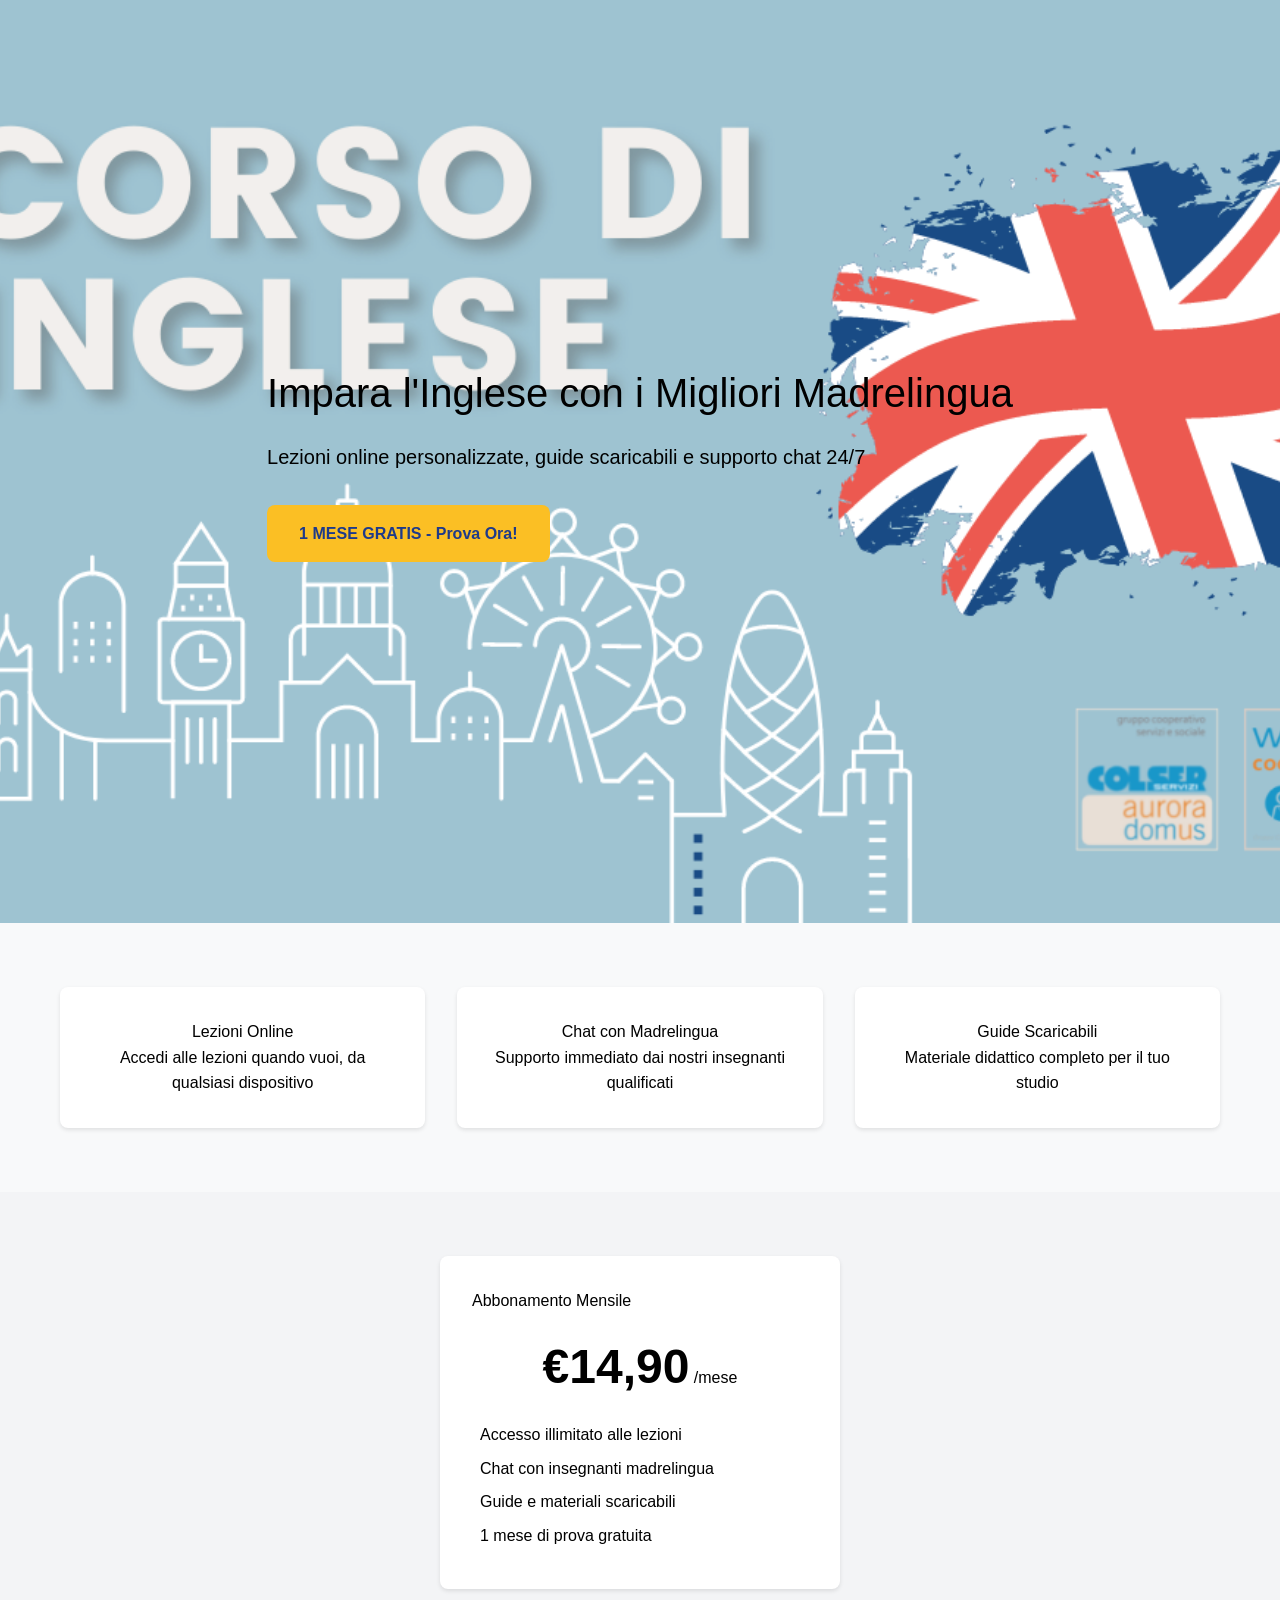
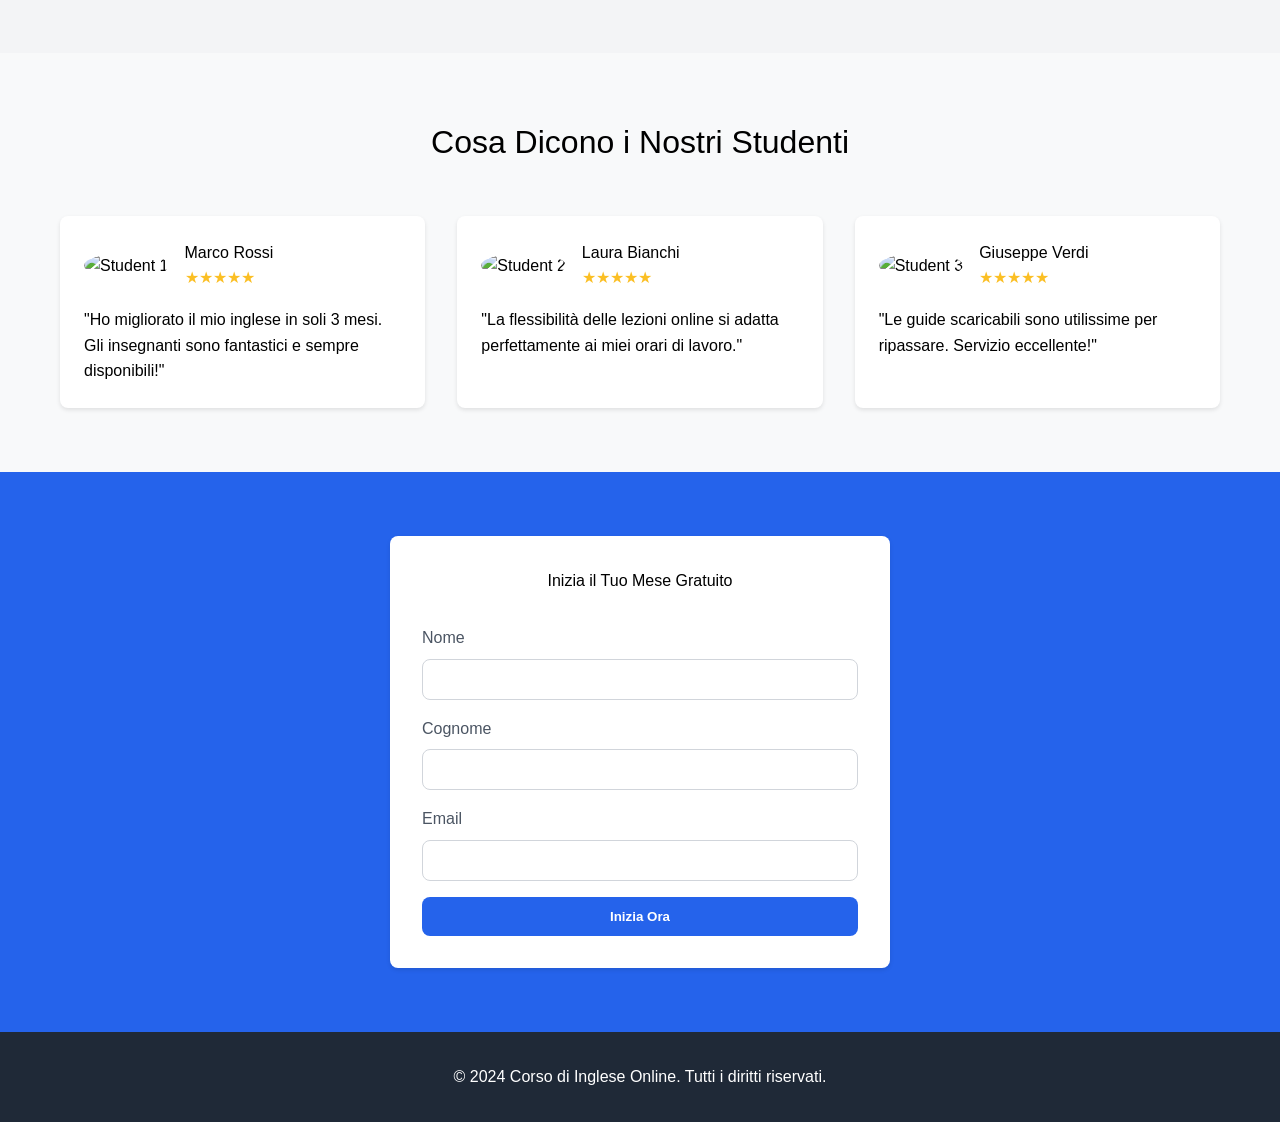
==== index.html @ 3486df0a "new_code_getresponse" ====
<!DOCTYPE html>
<html lang="en">
<head>
    <meta charset="UTF-8">
    <meta name="viewport" content="width=device-width, initial-scale=1.0">
    <title>landing_page</title>
    <link rel="stylesheet" href="assets/fonts/roboto_serif/Roboto-Bold.woff">
    <link rel="stylesheet" href="assets/images/">
    <link rel="stylesheet" href="assets/styles/reset.css">
    <link rel="stylesheet" href="assets/styles/main.css">
</head>
<body>
     <!-- Hero Section -->
     <header class="hero">
        <img src="assets/images/CORSO INGLESE.png" alt="image_english_course" class="hero_image">
        <div class="container">
            <div class="hero-content">
                <div class="hero-text">
                    <h1>Impara l'Inglese con i Migliori Madrelingua</h1>
                    <p>Lezioni online personalizzate, guide scaricabili e supporto chat 24/7</p>
                    <div class="cta-button">1 MESE GRATIS - Prova Ora!</div>
                </div>
            </div>
        </div>
    </header>

    <!-- Features Section -->
    <section class="features">
        <div class="container">
            <div class="features-grid">
                <div class="feature-card">
                    <i class="fas fa-video"></i>
                    <h3>Lezioni Online</h3>
                    <p>Accedi alle lezioni quando vuoi, da qualsiasi dispositivo</p>
                </div>
                <div class="feature-card">
                    <i class="fas fa-comments"></i>
                    <h3>Chat con Madrelingua</h3>
                    <p>Supporto immediato dai nostri insegnanti qualificati</p>
                </div>
                <div class="feature-card">
                    <i class="fas fa-file-download"></i>
                    <h3>Guide Scaricabili</h3>
                    <p>Materiale didattico completo per il tuo studio</p>
                </div>
            </div>
        </div>
    </section>

    <!-- Pricing Section -->
    <section class="pricing">
        <div class="container">
            <div class="pricing-card">
                <div class="pricing-content">
                    <h3>Abbonamento Mensile</h3>
                    <div class="price">
                        <span class="amount">€14,90</span>
                        <span class="period">/mese</span>
                    </div>
                    <ul class="benefits">
                        <li><i class="fas fa-check"></i>Accesso illimitato alle lezioni</li>
                        <li><i class="fas fa-check"></i>Chat con insegnanti madrelingua</li>
                        <li><i class="fas fa-check"></i>Guide e materiali scaricabili</li>
                        <li><i class="fas fa-check"></i>1 mese di prova gratuita</li>
                    </ul>
                </div>
            </div>
        </div>
    </section>

    <!-- Testimonials -->
    <section class="testimonials">
        <div class="container">
            <h2>Cosa Dicono i Nostri Studenti</h2>
            <div class="testimonials-grid">
                <div class="testimonial-card">
                    <div class="testimonial-header">
                        <img src="/api/placeholder/50/50" alt="Student 1">
                        <div>
                            <h4>Marco Rossi</h4>
                            <div class="stars">★★★★★</div>
                        </div>
                    </div>
                    <p>"Ho migliorato il mio inglese in soli 3 mesi. Gli insegnanti sono fantastici e sempre disponibili!"</p>
                </div>
                <div class="testimonial-card">
                    <div class="testimonial-header">
                        <img src="/api/placeholder/50/50" alt="Student 2">
                        <div>
                            <h4>Laura Bianchi</h4>
                            <div class="stars">★★★★★</div>
                        </div>
                    </div>
                    <p>"La flessibilità delle lezioni online si adatta perfettamente ai miei orari di lavoro."</p>
                </div>
                <div class="testimonial-card">
                    <div class="testimonial-header">
                        <img src="/api/placeholder/50/50" alt="Student 3">
                        <div>
                            <h4>Giuseppe Verdi</h4>
                            <div class="stars">★★★★★</div>
                        </div>
                    </div>
                    <p>"Le guide scaricabili sono utilissime per ripassare. Servizio eccellente!"</p>
                </div>
            </div>
        </div>
    </section>

    <!-- Contact Form -->
    <section class="contact">
        <div class="container">
            <div class="form-container">
                <h2>Inizia il Tuo Mese Gratuito</h2>
                <form id="contactForm" action="https://api.getresponse.com/v3/contacts" method="POST">
                    <input type="hidden" name="campaign_token" value="j1HCv">
                    <div class="form-group">
                        <label for="nome">Nome</label>
                        <input type="text" id="nome" name="nome" required>
                    </div>
                    <div class="form-group">
                        <label for="cognome">Cognome</label>
                        <input type="text" id="cognome" name="cognome" required>
                    </div>
                    <div class="form-group">
                        <label for="email">Email</label>
                        <input type="email" id="email" name="email" required>
                    </div>
                    <button type="submit">Inizia Ora</button>
                </form>
            </div>
        </div>
    </section>

    <!-- Footer -->
    <footer>
        <div class="container">
            <p>&copy; 2024 Corso di Inglese Online. Tutti i diritti riservati.</p>
        </div>
    </footer>

    <script src="assets/scripts/app.js"></script>

</body>
</html>
---- assets/styles/main.css ----
/* Reset e stili base */
* {
    margin: 0;
    padding: 0;
    box-sizing: border-box;
}

body {
    font-family: Arial, sans-serif;
    line-height: 1.6;
    background-color: #f8f9fa;
}

.container {
     max-width: 1200px;
    margin: auto;
    padding: 0 20px;
    position: relative;
}

/* Header/Hero */
.hero {
    position: relative;
    overflow: hidden;
    height: 923px;
    display: flex;
    align-items: center;
}

.hero_image{
    position: absolute;
    top: 0;
    right: 0;
    z-index: 0;
    bottom: 0;
    left: 0;
    height: 100%;
    object-fit: cover;
    opacity: 0.9;
    width: 100%;
}

.hero-content {
    display: flex;
    align-items: center;
    gap: 2rem;
}

.hero-text {
    flex: 1;
}

.hero h1 {
    font-size: 2.5rem;
    margin-bottom: 1rem;
}

.hero p {
    font-size: 1.25rem;
    margin-bottom: 2rem;
}

.cta-button:hover{
    background-color: rgb(238, 238, 30);
 }
 
.cta-button {
    display: inline-block;
    background-color: #fbbf24;
    color: #1e3a8a;
    padding: 1rem 2rem;
    border-radius: 0.5rem;
    font-weight: bold;
    cursor: pointer;
    transition: all 0.3s ease-in-out;
}

/* Features */
.features {
    padding: 4rem 0;
}

.features-grid {
    display: grid;
    grid-template-columns: repeat(auto-fit, minmax(250px, 1fr));
    gap: 2rem;
}

.feature-card {
    background: white;
    padding: 2rem;
    border-radius: 0.5rem;
    box-shadow: 0 2px 4px rgba(0,0,0,0.1);
    text-align: center;
}

.feature-card i {
    font-size: 2rem;
    color: #2563eb;
    margin-bottom: 1rem;
}

/* Pricing */
.pricing {
    background-color: #f3f4f6;
    padding: 4rem 0;
}

.pricing-card {
    max-width: 400px;
    margin: 0 auto;
    background: white;
    border-radius: 0.5rem;
    box-shadow: 0 2px 4px rgba(0,0,0,0.1);
    overflow: hidden;
}

.pricing-content {
    padding: 2rem;
}

.price {
    text-align: center;
    margin: 1rem 0;
}

.amount {
    font-size: 3rem;
    font-weight: bold;
}

.benefits {
    list-style: none;
}

.benefits li {
    display: flex;
    align-items: center;
    margin-bottom: 0.5rem;
}

.benefits i {
    color: #10b981;
    margin-right: 0.5rem;
}

/* Testimonials */
.testimonials {
    padding: 4rem 0;
}

.testimonials h2 {
    text-align: center;
    margin-bottom: 3rem;
    font-size: 2rem;
}

.testimonials-grid {
    display: grid;
    grid-template-columns: repeat(auto-fit, minmax(300px, 1fr));
    gap: 2rem;
}

.testimonial-card {
    background: white;
    padding: 1.5rem;
    border-radius: 0.5rem;
    box-shadow: 0 2px 4px rgba(0,0,0,0.1);
}

.testimonial-header {
    display: flex;
    align-items: center;
    margin-bottom: 1rem;
}

.testimonial-header img {
    border-radius: 50%;
    margin-right: 1rem;
}

.stars {
    color: #fbbf24;
}

/* Contact Form */
.contact {
    background-color: #2563eb;
    padding: 4rem 0;
}

.form-container {
    max-width: 500px;
    margin: 0 auto;
    background: white;
    padding: 2rem;
    border-radius: 0.5rem;
    box-shadow: 0 2px 4px rgba(0,0,0,0.1);
}

.form-container h2 {
    text-align: center;
    margin-bottom: 2rem;
}

.form-group {
    margin-bottom: 1rem;
}

label {
    display: block;
    margin-bottom: 0.5rem;
    color: #4b5563;
}

input {
    width: 100%;
    padding: 0.75rem;
    border: 1px solid #d1d5db;
    border-radius: 0.5rem;
}

button {
    width: 100%;
    background-color: #2563eb;
    color: white;
    padding: 0.75rem;
    border: none;
    border-radius: 0.5rem;
    font-weight: bold;
    cursor: pointer;
    transition: background-color 0.3s;
}

button:hover {
    background-color: #1d4ed8;
}

/* Footer */
footer {
    background-color: #1f2937;
    color: white;
    text-align: center;
    padding: 2rem 0;
}

/* Responsive Design */
@media (max-width: 768px) {
    .hero-content {
        flex-direction: column;
        text-align: center;
    }

    .hero h1 {
        font-size: 2rem;
    }

    .hero-image {
        margin-top: 2rem;
    }

    .hero-image img {
        max-width: 100%;
    }
}
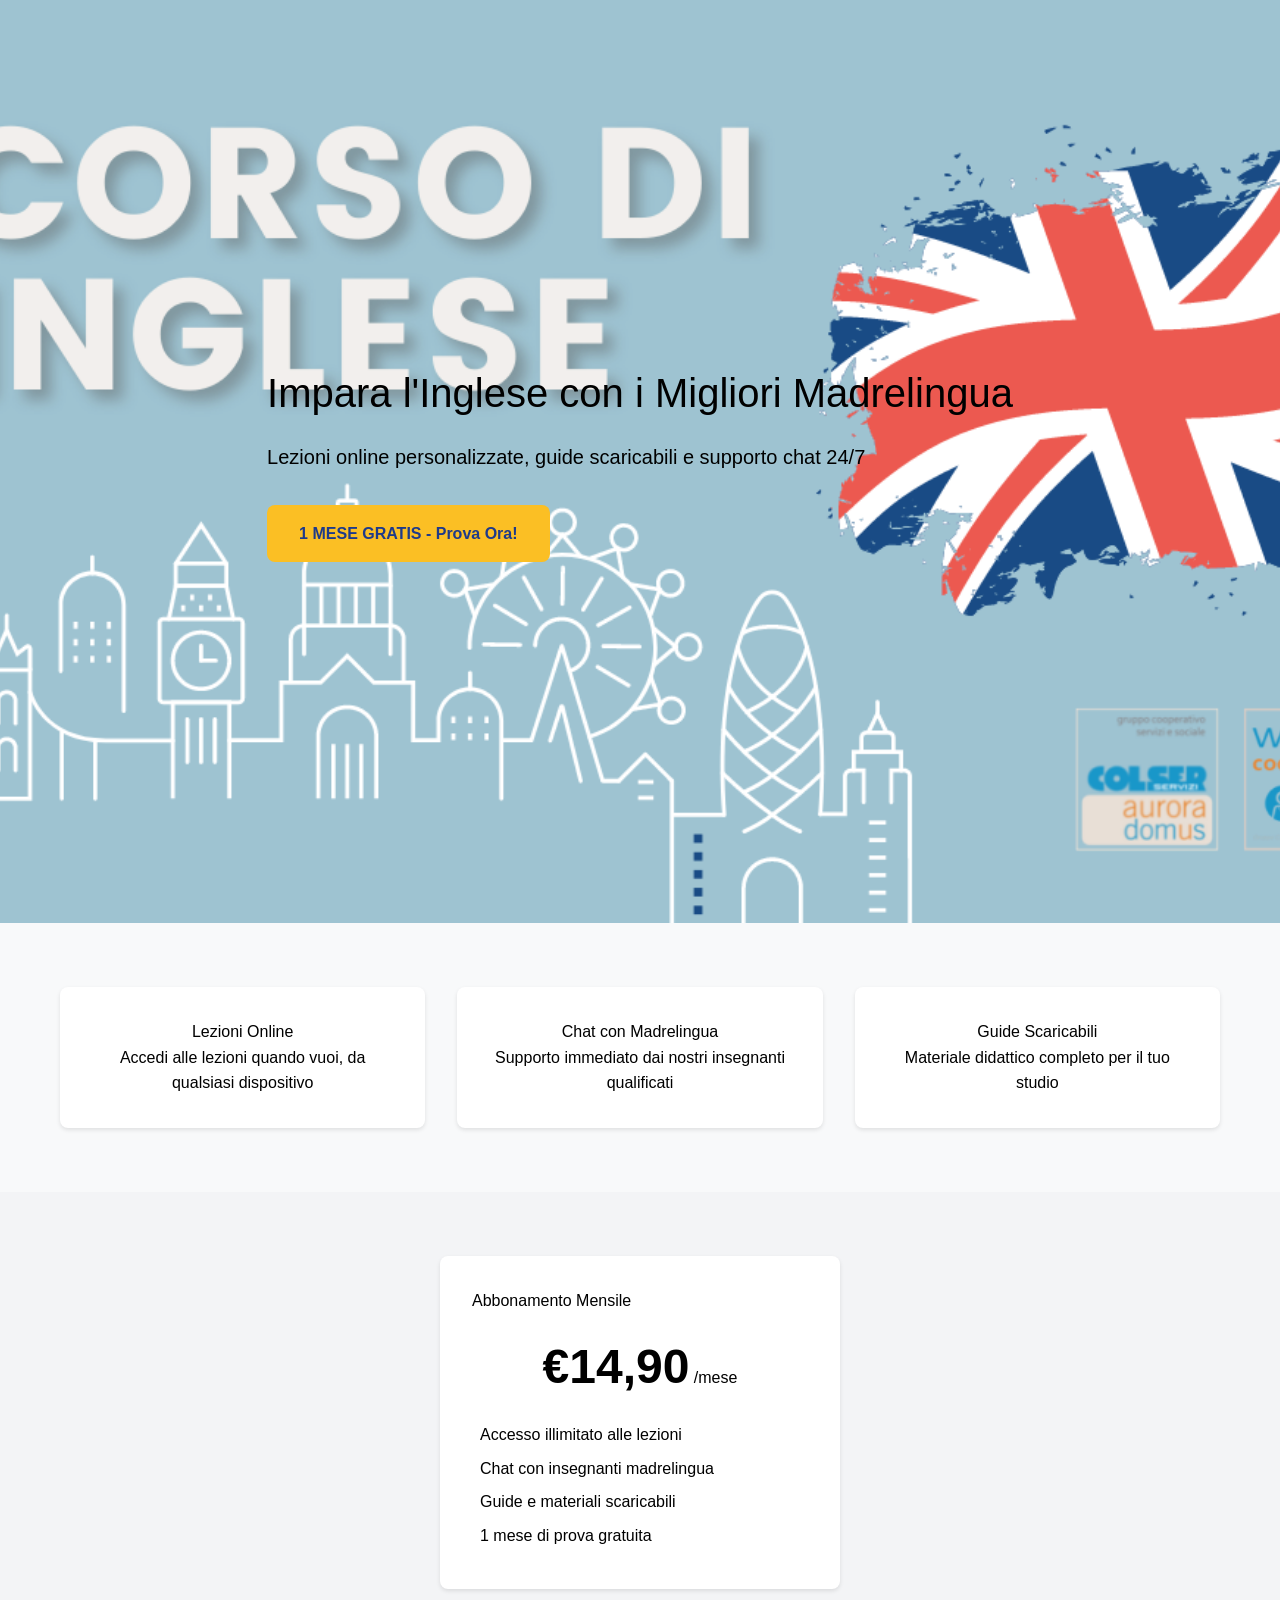
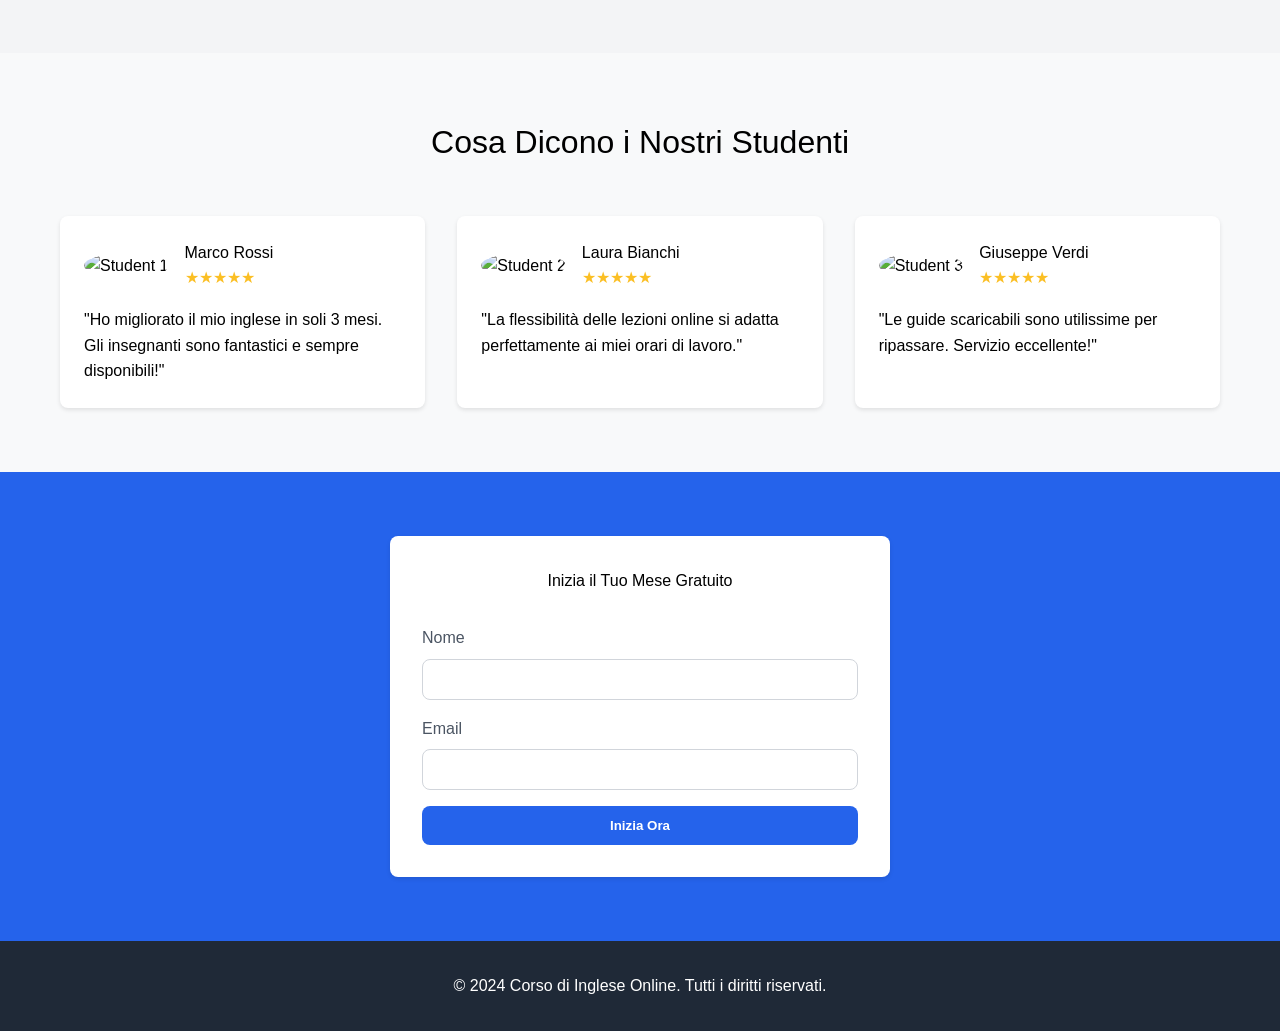
==== commit fb5e1f6d: "add_getresponse" ====
--- a/index.html
+++ b/index.html
@@ -112,15 +112,12 @@
         <div class="container">
             <div class="form-container">
                 <h2>Inizia il Tuo Mese Gratuito</h2>
-                <form id="contactForm" action="https://api.getresponse.com/v3/contacts" method="POST">
-                    <input type="hidden" name="campaign_token" value="j1HCv">
+                <form id="contactForm" action="https://app.getresponse.com/add_subscriber.html" method="POST">
+                    <input type="hidden" name="campaign_token" value="jhcRr">
+                    <input type="hidden" name="start_day" value="0">
                     <div class="form-group">
                         <label for="nome">Nome</label>
-                        <input type="text" id="nome" name="nome" required>
-                    </div>
-                    <div class="form-group">
-                        <label for="cognome">Cognome</label>
-                        <input type="text" id="cognome" name="cognome" required>
+                        <input type="text" id="nome" name="name" required>
                     </div>
                     <div class="form-group">
                         <label for="email">Email</label>
